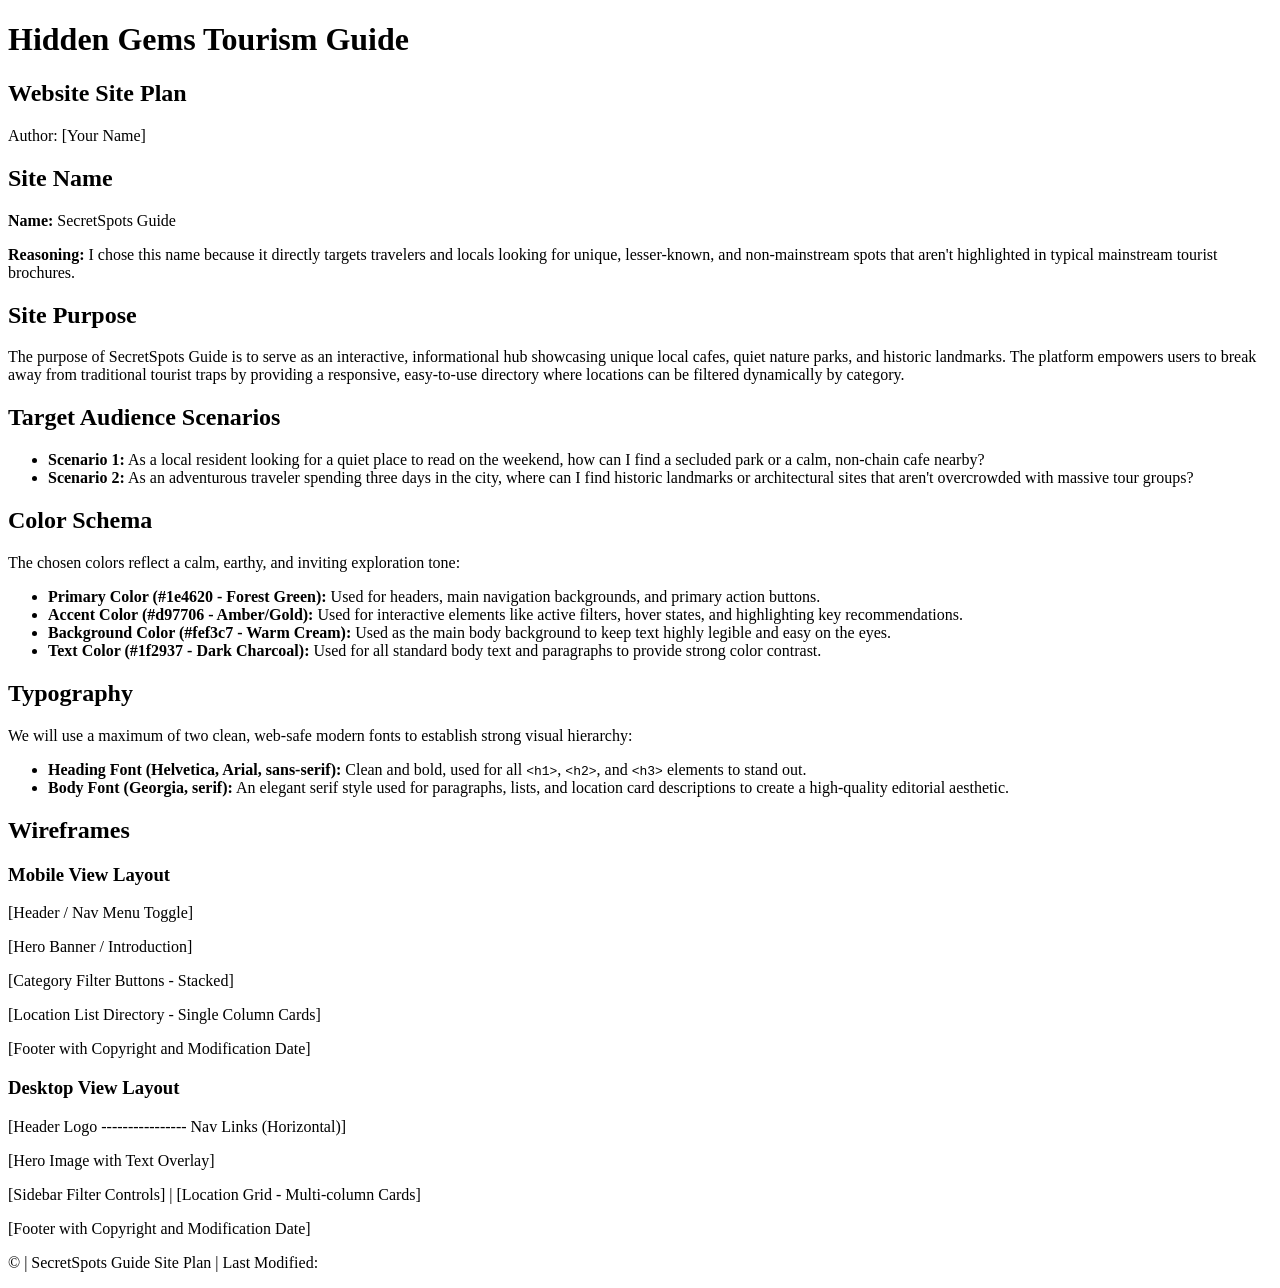
==== project/siteplan.html @ 4dea2a29 "commit" ====
<!DOCTYPE html>
<html lang="en">
<head>
    <meta charset="UTF-8">
    <meta name="viewport" content="width=device-width, initial-scale=1.0">
    <title>Website Site Plan - Hidden Gems Guide</title>
    <link rel="stylesheet" href="styles/siteplan.css">
</head>
<body>
    <header>
        <h1>Hidden Gems Tourism Guide</h1>
        <h2>Website Site Plan</h2>
        <p>Author: [Your Name]</p>
    </header>
    
    <main>
        <!-- Site Name Section -->
        <section id="site-name">
            <h2>Site Name</h2>
            <p><strong>Name:</strong> SecretSpots Guide</p>
            <p><strong>Reasoning:</strong> I chose this name because it directly targets travelers and locals looking for unique, lesser-known, and non-mainstream spots that aren't highlighted in typical mainstream tourist brochures.</p>
        </section>

        <!-- Site Purpose Section -->
        <section id="site-purpose">
            <h2>Site Purpose</h2>
            <p>The purpose of SecretSpots Guide is to serve as an interactive, informational hub showcasing unique local cafes, quiet nature parks, and historic landmarks. The platform empowers users to break away from traditional tourist traps by providing a responsive, easy-to-use directory where locations can be filtered dynamically by category.</p>
        </section>

        <!-- Target Audience Scenarios Section -->
        <section id="scenarios">
            <h2>Target Audience Scenarios</h2>
            <ul>
                <li><strong>Scenario 1:</strong> As a local resident looking for a quiet place to read on the weekend, how can I find a secluded park or a calm, non-chain cafe nearby?</li>
                <li><strong>Scenario 2:</strong> As an adventurous traveler spending three days in the city, where can I find historic landmarks or architectural sites that aren't overcrowded with massive tour groups?</li>
            </ul>
        </section>

        <!-- Color Schema Section -->
        <section id="color-schema">
            <h2>Color Schema</h2>
            <p>The chosen colors reflect a calm, earthy, and inviting exploration tone:</p>
            <ul>
                <li><strong>Primary Color (#1e4620 - Forest Green):</strong> Used for headers, main navigation backgrounds, and primary action buttons.</li>
                <li><strong>Accent Color (#d97706 - Amber/Gold):</strong> Used for interactive elements like active filters, hover states, and highlighting key recommendations.</li>
                <li><strong>Background Color (#fef3c7 - Warm Cream):</strong> Used as the main body background to keep text highly legible and easy on the eyes.</li>
                <li><strong>Text Color (#1f2937 - Dark Charcoal):</strong> Used for all standard body text and paragraphs to provide strong color contrast.</li>
            </ul>
        </section>

        <!-- Typography Section -->
        <section id="typography">
            <h2>Typography</h2>
            <p>We will use a maximum of two clean, web-safe modern fonts to establish strong visual hierarchy:</p>
            <ul>
                <li><strong>Heading Font (Helvetica, Arial, sans-serif):</strong> Clean and bold, used for all <code>&lt;h1&gt;</code>, <code>&lt;h2&gt;</code>, and <code>&lt;h3&gt;</code> elements to stand out.</li>
                <li><strong>Body Font (Georgia, serif):</strong> An elegant serif style used for paragraphs, lists, and location card descriptions to create a high-quality editorial aesthetic.</li>
            </ul>
        </section>

        <!-- Wireframes Section -->
        <section id="wireframes">
            <h2>Wireframes</h2>
            <div class="wireframe-placeholder">
                <h3>Mobile View Layout</h3>
                <p>[Header / Nav Menu Toggle]</p>
                <p>[Hero Banner / Introduction]</p>
                <p>[Category Filter Buttons - Stacked]</p>
                <p>[Location List Directory - Single Column Cards]</p>
                <p>[Footer with Copyright and Modification Date]</p>
            </div>
            <div class="wireframe-placeholder">
                <h3>Desktop View Layout</h3>
                <p>[Header Logo ---------------- Nav Links (Horizontal)]</p>
                <p>[Hero Image with Text Overlay]</p>
                <p>[Sidebar Filter Controls] | [Location Grid - Multi-column Cards]</p>
                <p>[Footer with Copyright and Modification Date]</p>
            </div>
        </section>
    </main>

    <footer>
        <p>&copy; <span id="current-year"></span> | SecretSpots Guide Site Plan | Last Modified: <span id="last-modified"></span></p>
    </footer>
</body>
</html>
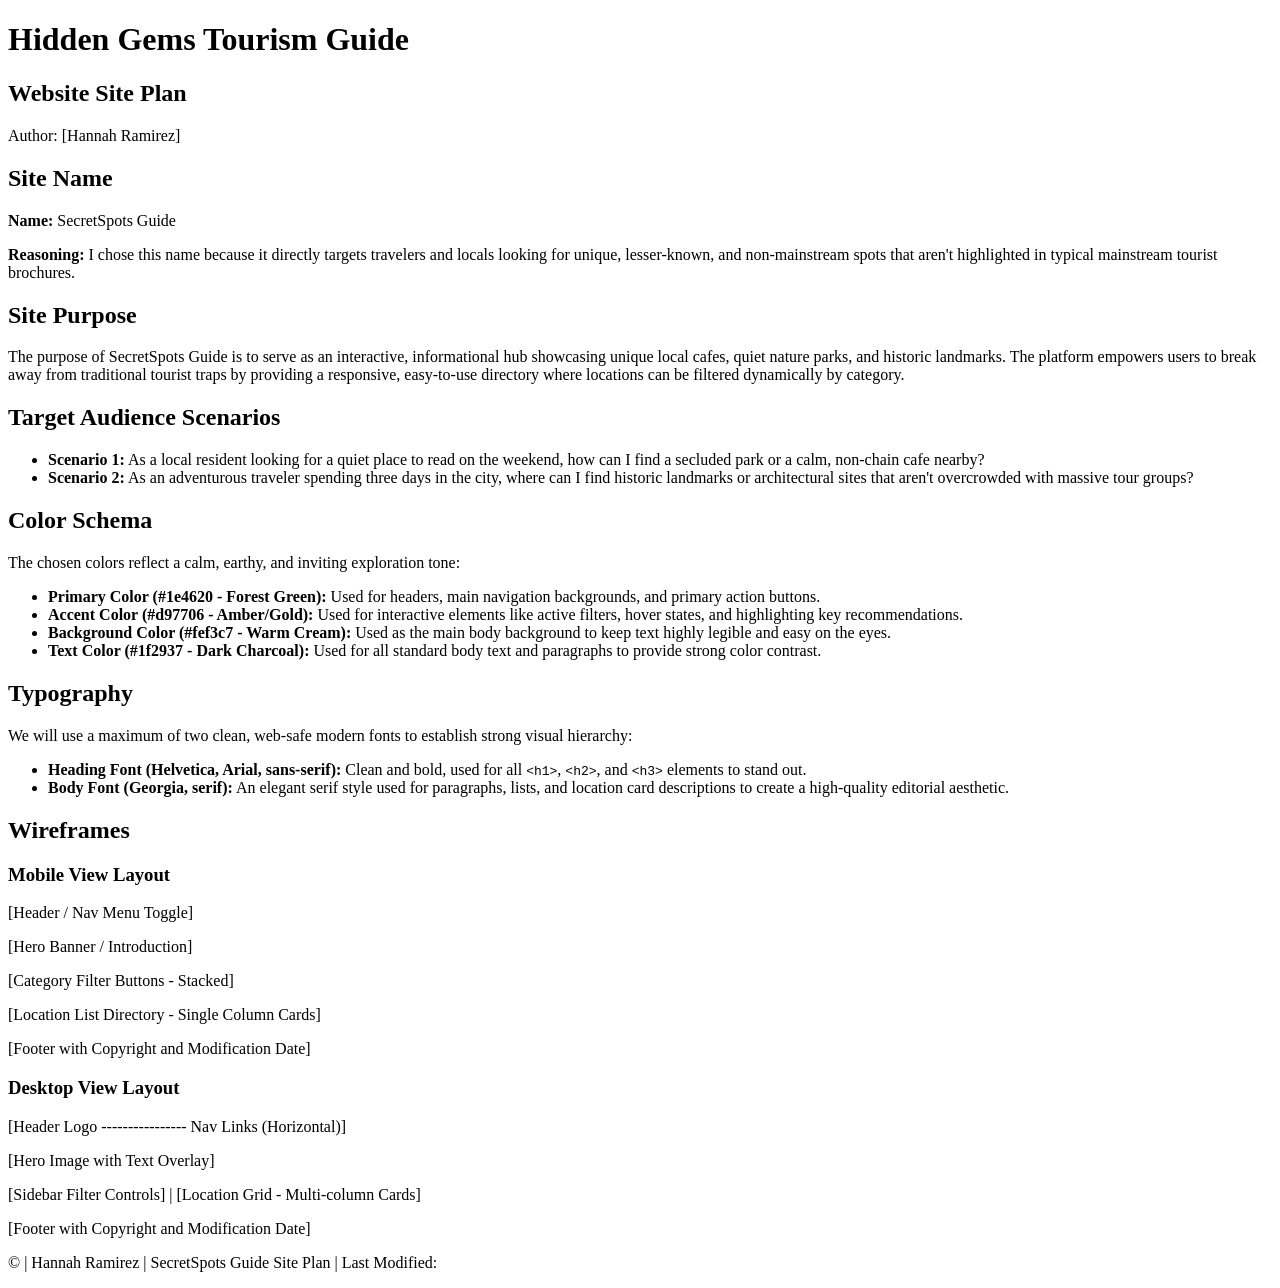
==== commit e368f9ae: "commit" ====
--- a/project/siteplan.html
+++ b/project/siteplan.html
@@ -10,24 +10,24 @@
     <header>
         <h1>Hidden Gems Tourism Guide</h1>
         <h2>Website Site Plan</h2>
-        <p>Author: [Your Name]</p>
+        <p>Author: [Hannah Ramirez]</p>
     </header>
     
     <main>
-        <!-- Site Name Section -->
+        
         <section id="site-name">
             <h2>Site Name</h2>
             <p><strong>Name:</strong> SecretSpots Guide</p>
             <p><strong>Reasoning:</strong> I chose this name because it directly targets travelers and locals looking for unique, lesser-known, and non-mainstream spots that aren't highlighted in typical mainstream tourist brochures.</p>
         </section>
 
-        <!-- Site Purpose Section -->
+        
         <section id="site-purpose">
             <h2>Site Purpose</h2>
             <p>The purpose of SecretSpots Guide is to serve as an interactive, informational hub showcasing unique local cafes, quiet nature parks, and historic landmarks. The platform empowers users to break away from traditional tourist traps by providing a responsive, easy-to-use directory where locations can be filtered dynamically by category.</p>
         </section>
 
-        <!-- Target Audience Scenarios Section -->
+        
         <section id="scenarios">
             <h2>Target Audience Scenarios</h2>
             <ul>
@@ -36,7 +36,7 @@
             </ul>
         </section>
 
-        <!-- Color Schema Section -->
+        
         <section id="color-schema">
             <h2>Color Schema</h2>
             <p>The chosen colors reflect a calm, earthy, and inviting exploration tone:</p>
@@ -48,7 +48,7 @@
             </ul>
         </section>
 
-        <!-- Typography Section -->
+        
         <section id="typography">
             <h2>Typography</h2>
             <p>We will use a maximum of two clean, web-safe modern fonts to establish strong visual hierarchy:</p>
@@ -58,7 +58,7 @@
             </ul>
         </section>
 
-        <!-- Wireframes Section -->
+        
         <section id="wireframes">
             <h2>Wireframes</h2>
             <div class="wireframe-placeholder">
@@ -80,7 +80,7 @@
     </main>
 
     <footer>
-        <p>&copy; <span id="current-year"></span> | SecretSpots Guide Site Plan | Last Modified: <span id="last-modified"></span></p>
+        <p>&copy; <span id="current-year"></span> | Hannah Ramirez | SecretSpots Guide Site Plan | Last Modified: <span id="last-modified"></span></p>
     </footer>
 </body>
 </html>
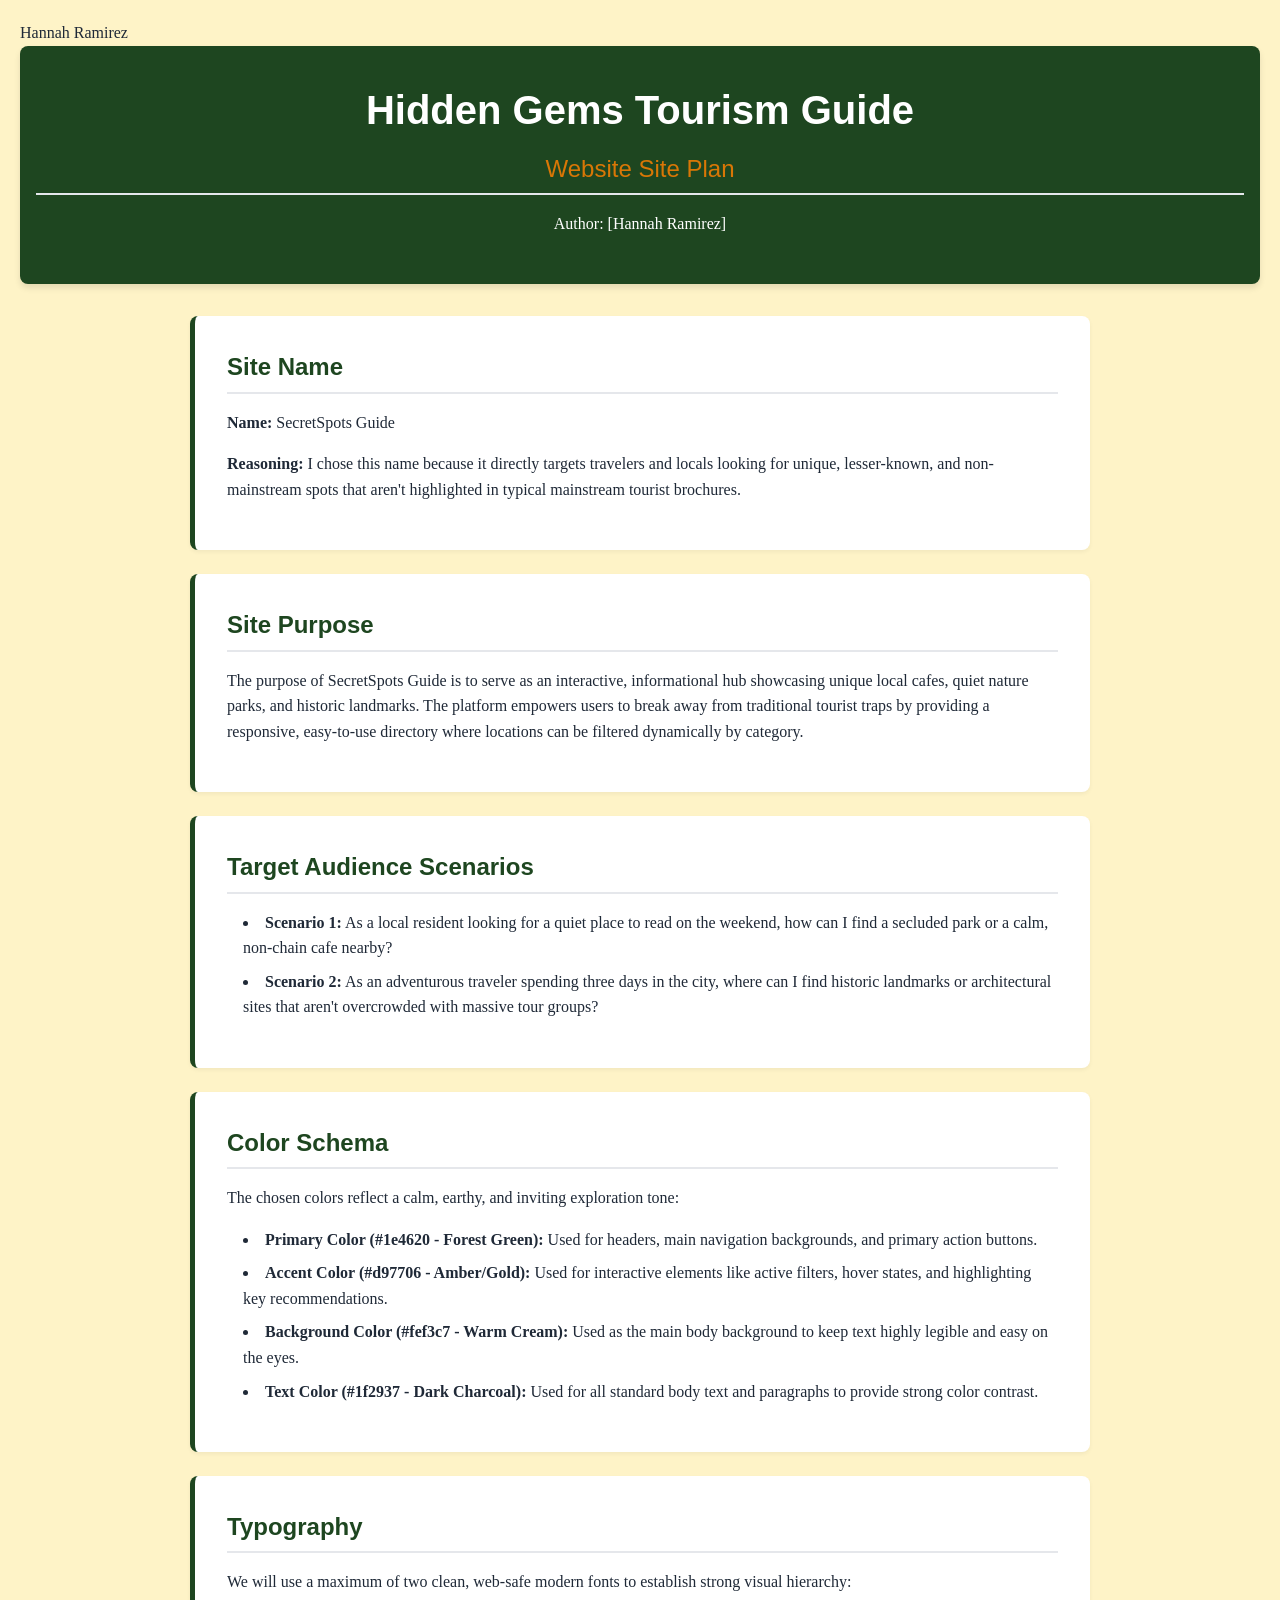
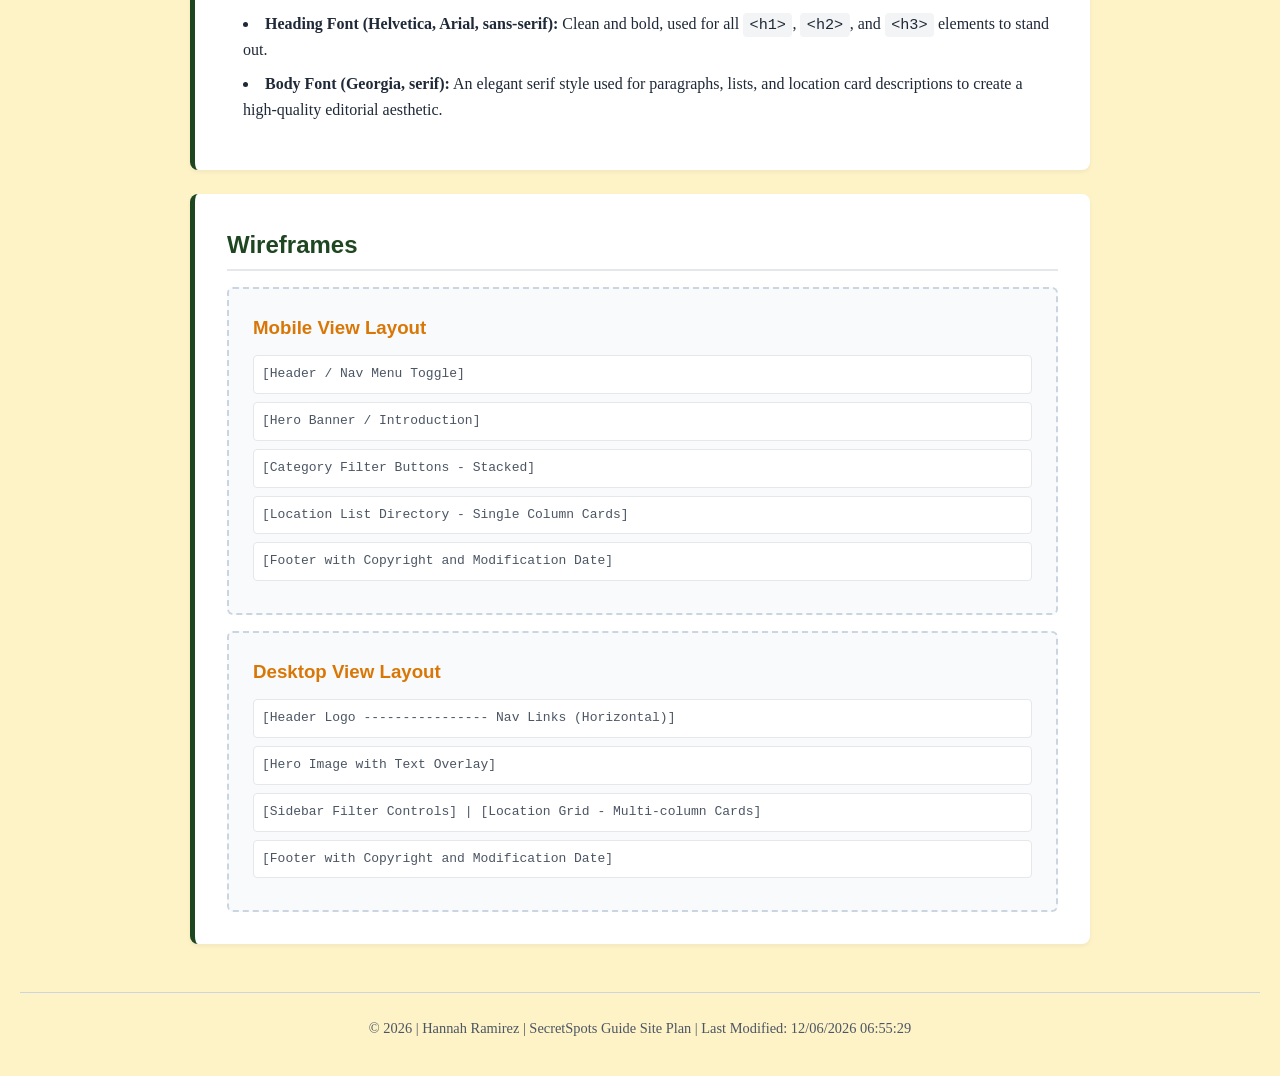
==== commit 0a2b1491: "commit" ====
--- a/project/siteplan.html
+++ b/project/siteplan.html
@@ -4,7 +4,9 @@
     <meta charset="UTF-8">
     <meta name="viewport" content="width=device-width, initial-scale=1.0">
     <title>Website Site Plan - Hidden Gems Guide</title>
-    <link rel="stylesheet" href="styles/siteplan.css">
+    <link rel="stylesheet" href="siteplan.css">
+    <script src="siteplan.js" defer></script>
+    <author>Hannah Ramirez</author>
 </head>
 <body>
     <header>
--- a/project/siteplan.css
+++ b/project/siteplan.css
@@ -0,0 +1,126 @@
+
+:root {
+    --primary-color: #1e4620;       
+    --accent-color: #d97706;        
+    --bg-color: #fef3c7;            
+    --card-bg: #ffffff;             
+    --text-color: #1f2937;          
+    --heading-font: 'Helvetica Neue', Helvetica, Arial, sans-serif;
+    --body-font: Georgia, serif;
+}
+
+* {
+    margin: 0;
+    padding: 0;
+    box-sizing: border-box;
+}
+
+body {
+    background-color: var(--bg-color);
+    color: var(--text-color);
+    font-family: var(--body-font);
+    line-height: 1.6;
+    padding: 20px;
+}
+
+
+header {
+    background-color: var(--primary-color);
+    color: #ffffff;
+    text-align: center;
+    padding: 2rem 1rem;
+    border-radius: 8px;
+    margin-bottom: 2rem;
+    box-shadow: 0 4px 6px rgba(0, 0, 0, 0.1);
+}
+
+header h1 {
+    font-family: var(--heading-font);
+    font-size: 2.5rem;
+    margin-bottom: 0.5rem;
+}
+
+header h2 {
+    font-family: var(--heading-font);
+    font-size: 1.5rem;
+    font-weight: 300;
+    color: var(--accent-color);
+}
+
+main {
+    max-width: 900px;
+    margin: 0 auto;
+}
+
+section {
+    background-color: var(--card-bg);
+    padding: 2rem;
+    margin-bottom: 1.5rem;
+    border-radius: 8px;
+    border-left: 5px solid var(--primary-color);
+    box-shadow: 0 2px 4px rgba(0, 0, 0, 0.05);
+}
+
+h2 {
+    font-family: var(--heading-font);
+    color: var(--primary-color);
+    margin-bottom: 1rem;
+    border-bottom: 2px solid #e5e7eb;
+    padding-bottom: 0.3rem;
+}
+
+p, ul {
+    margin-bottom: 1rem;
+}
+
+ul {
+    list-style-position: inside;
+    padding-left: 1rem;
+}
+
+li {
+    margin-bottom: 0.5rem;
+}
+
+code {
+    background-color: #f3f4f6;
+    padding: 0.2rem 0.4rem;
+    border-radius: 4px;
+    font-family: monospace;
+    font-size: 0.95rem;
+}
+
+
+.wireframe-placeholder {
+    background-color: #f9fafb;
+    border: 2px dashed #cbd5e1;
+    padding: 1.5rem;
+    margin-top: 1rem;
+    border-radius: 6px;
+}
+
+.wireframe-placeholder h3 {
+    font-family: var(--heading-font);
+    color: var(--accent-color);
+    margin-bottom: 0.75rem;
+}
+
+.wireframe-placeholder p {
+    font-family: monospace;
+    color: #4b5563;
+    background: #ffffff;
+    padding: 0.5rem;
+    border: 1px solid #e5e7eb;
+    border-radius: 4px;
+    margin-bottom: 0.5rem;
+}
+
+
+footer {
+    text-align: center;
+    margin-top: 3rem;
+    padding-top: 1.5rem;
+    border-top: 1px solid #cbd5e1;
+    color: #4b5563;
+    font-size: 0.9rem;
+}
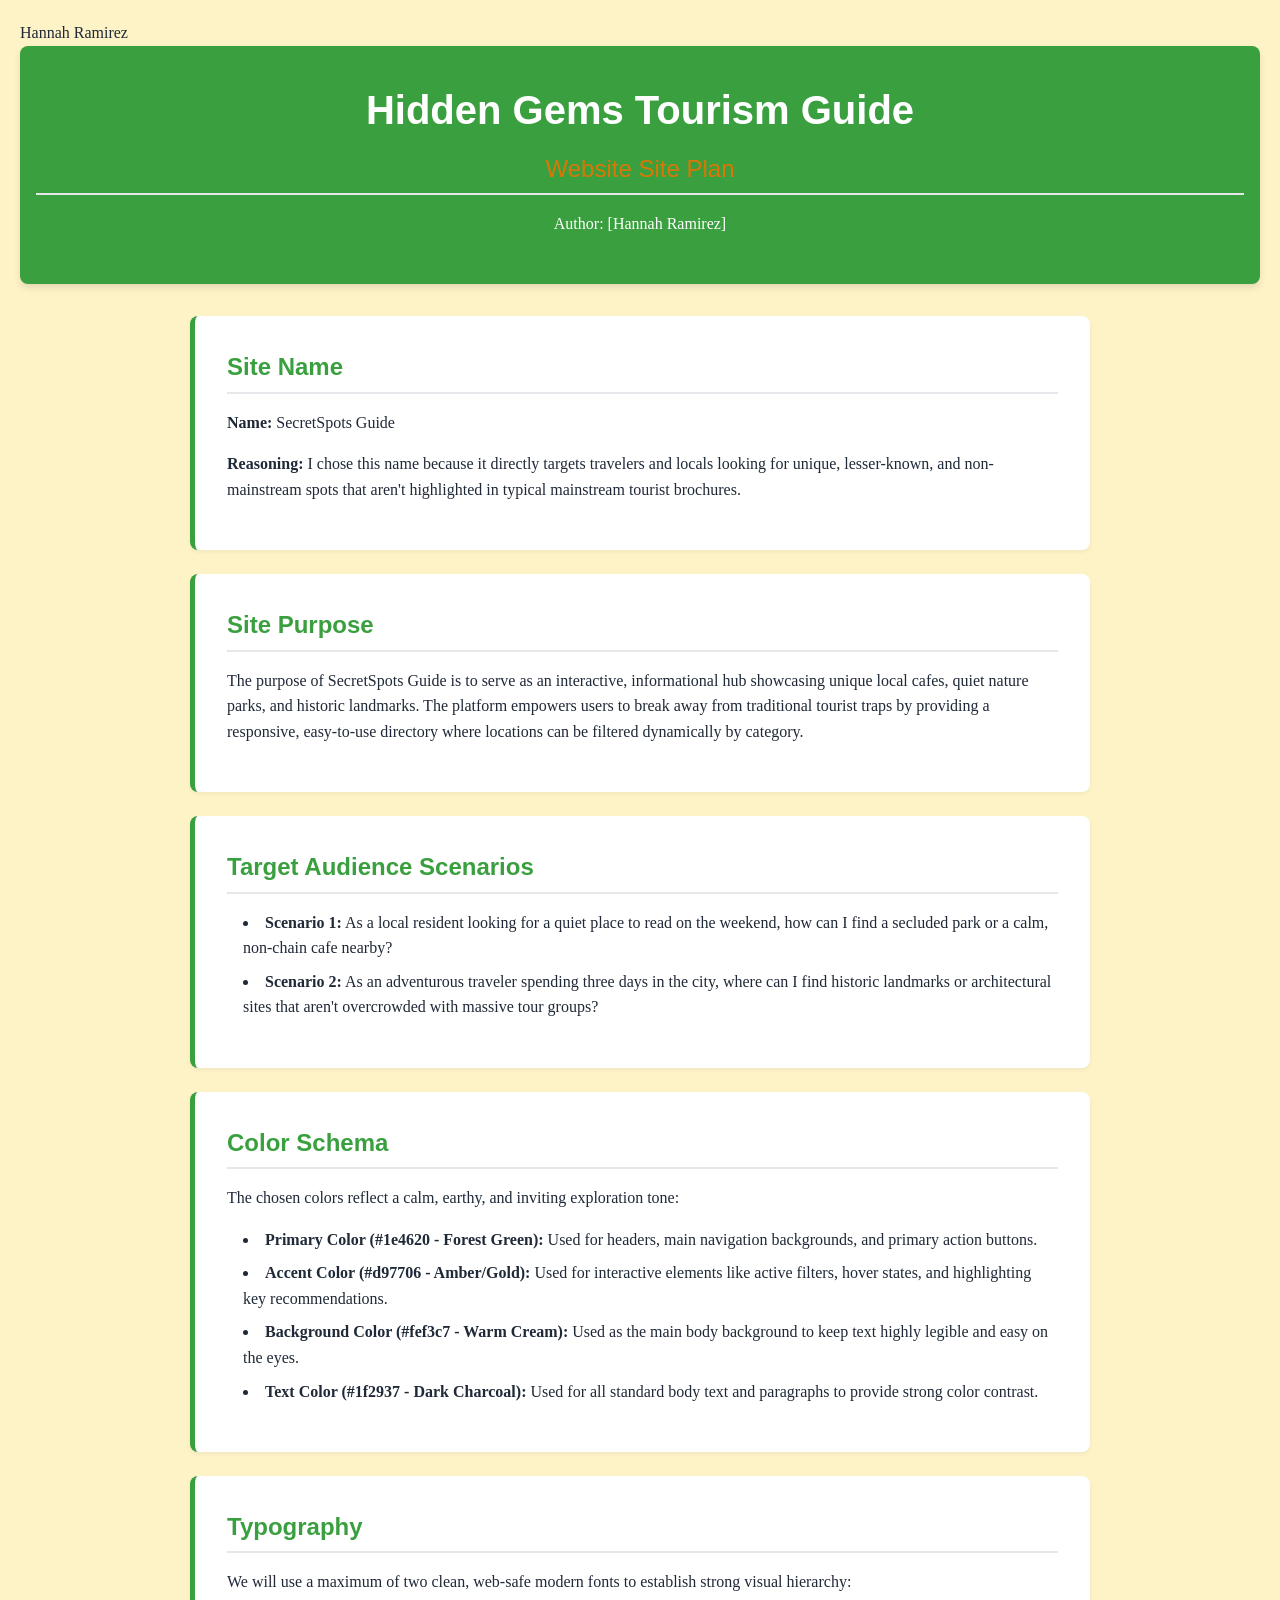
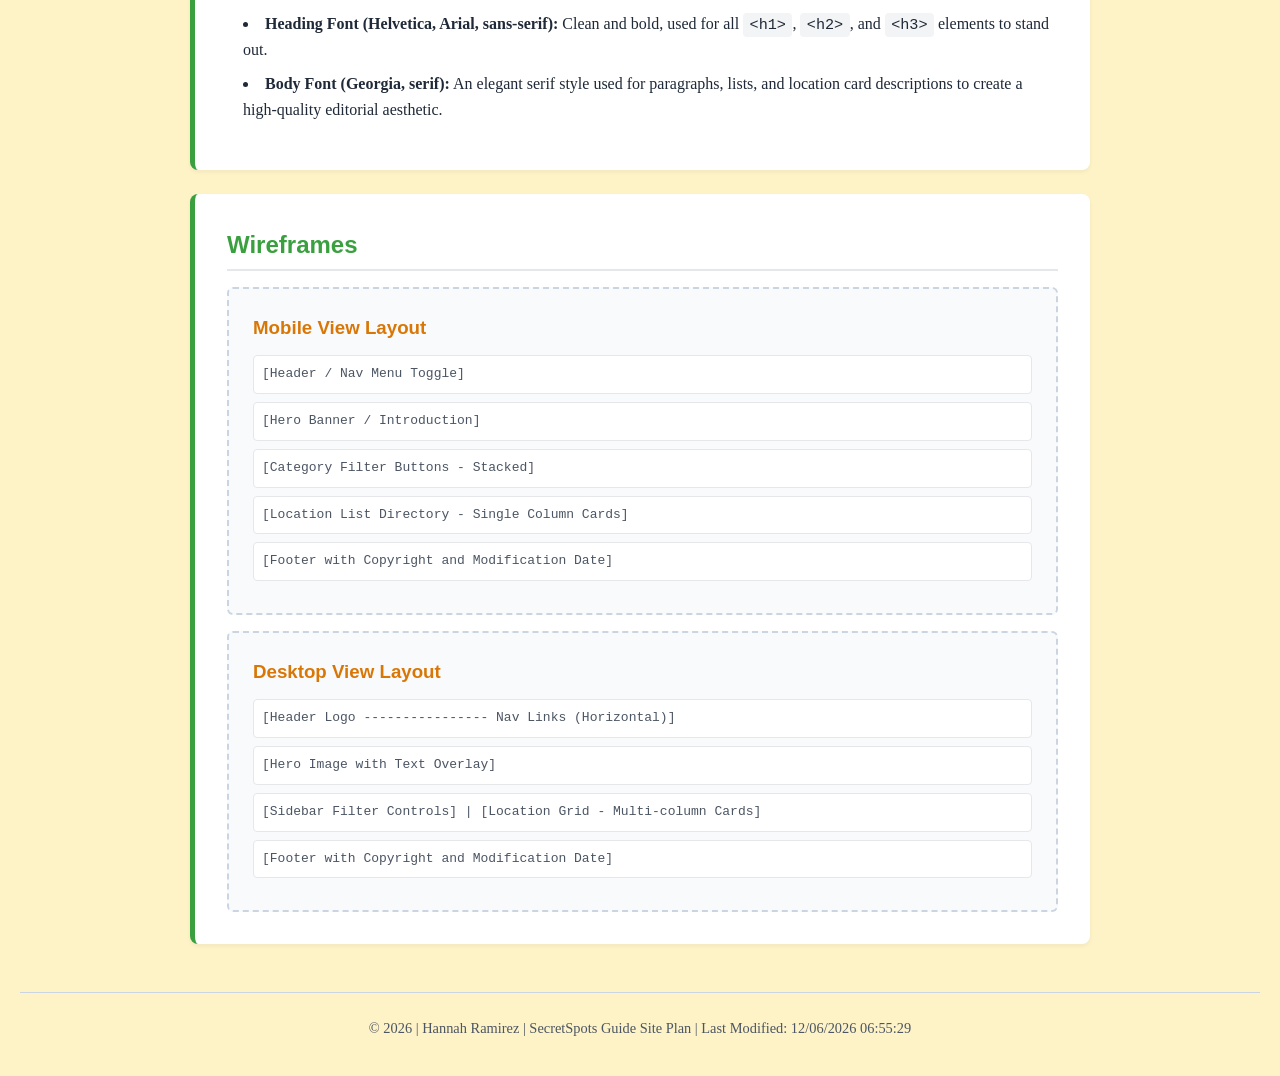
==== commit b6fa4732: "commit" ====
--- a/project/siteplan.html
+++ b/project/siteplan.html
@@ -7,9 +7,11 @@
     <link rel="stylesheet" href="siteplan.css">
     <script src="siteplan.js" defer></script>
     <author>Hannah Ramirez</author>
+    
 </head>
 <body>
     <header>
+
         <h1>Hidden Gems Tourism Guide</h1>
         <h2>Website Site Plan</h2>
         <p>Author: [Hannah Ramirez]</p>
@@ -37,6 +39,7 @@
                 <li><strong>Scenario 2:</strong> As an adventurous traveler spending three days in the city, where can I find historic landmarks or architectural sites that aren't overcrowded with massive tour groups?</li>
             </ul>
         </section>
+
 
         
         <section id="color-schema">
--- a/project/siteplan.css
+++ b/project/siteplan.css
@@ -1,6 +1,6 @@
 
 :root {
-    --primary-color: #1e4620;       
+    --primary-color: #3aa03f;       
     --accent-color: #d97706;        
     --bg-color: #fef3c7;            
     --card-bg: #ffffff;             
@@ -8,6 +8,7 @@
     --heading-font: 'Helvetica Neue', Helvetica, Arial, sans-serif;
     --body-font: Georgia, serif;
 }
+
 
 * {
     margin: 0;
